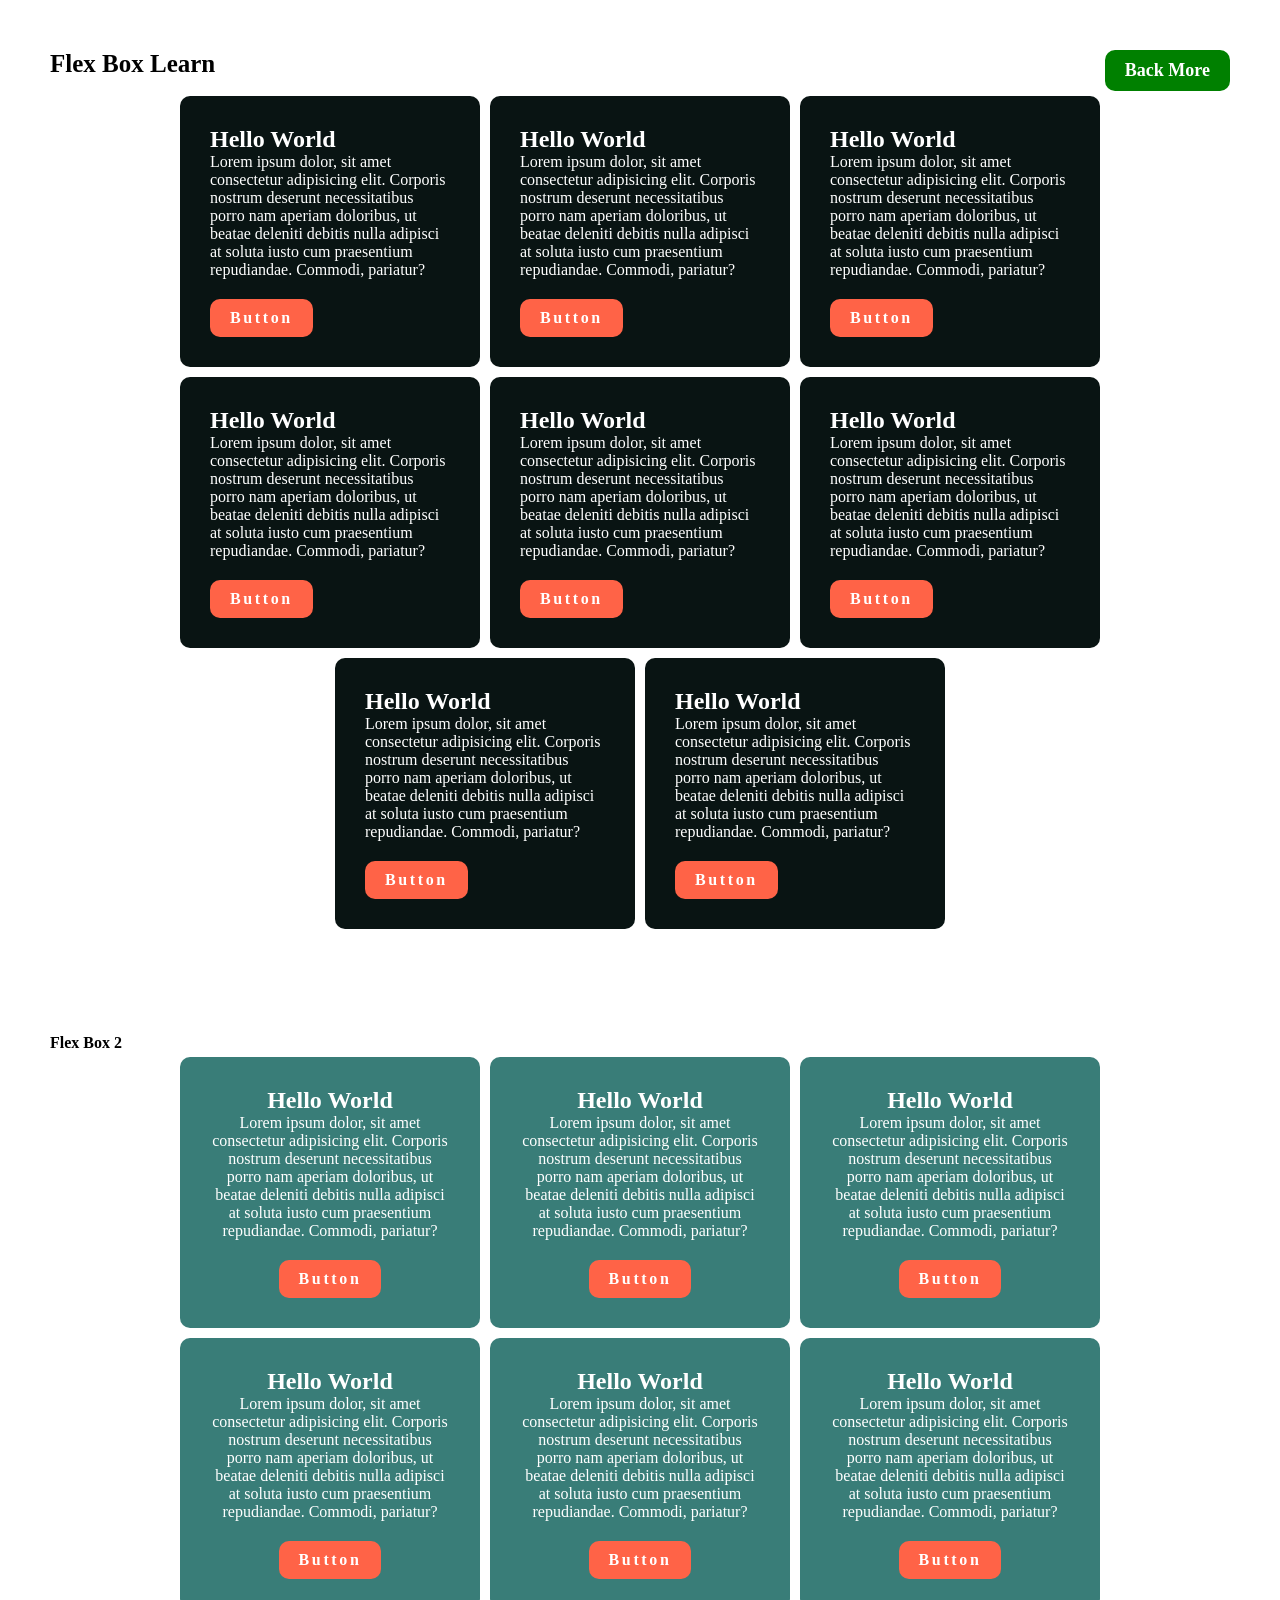
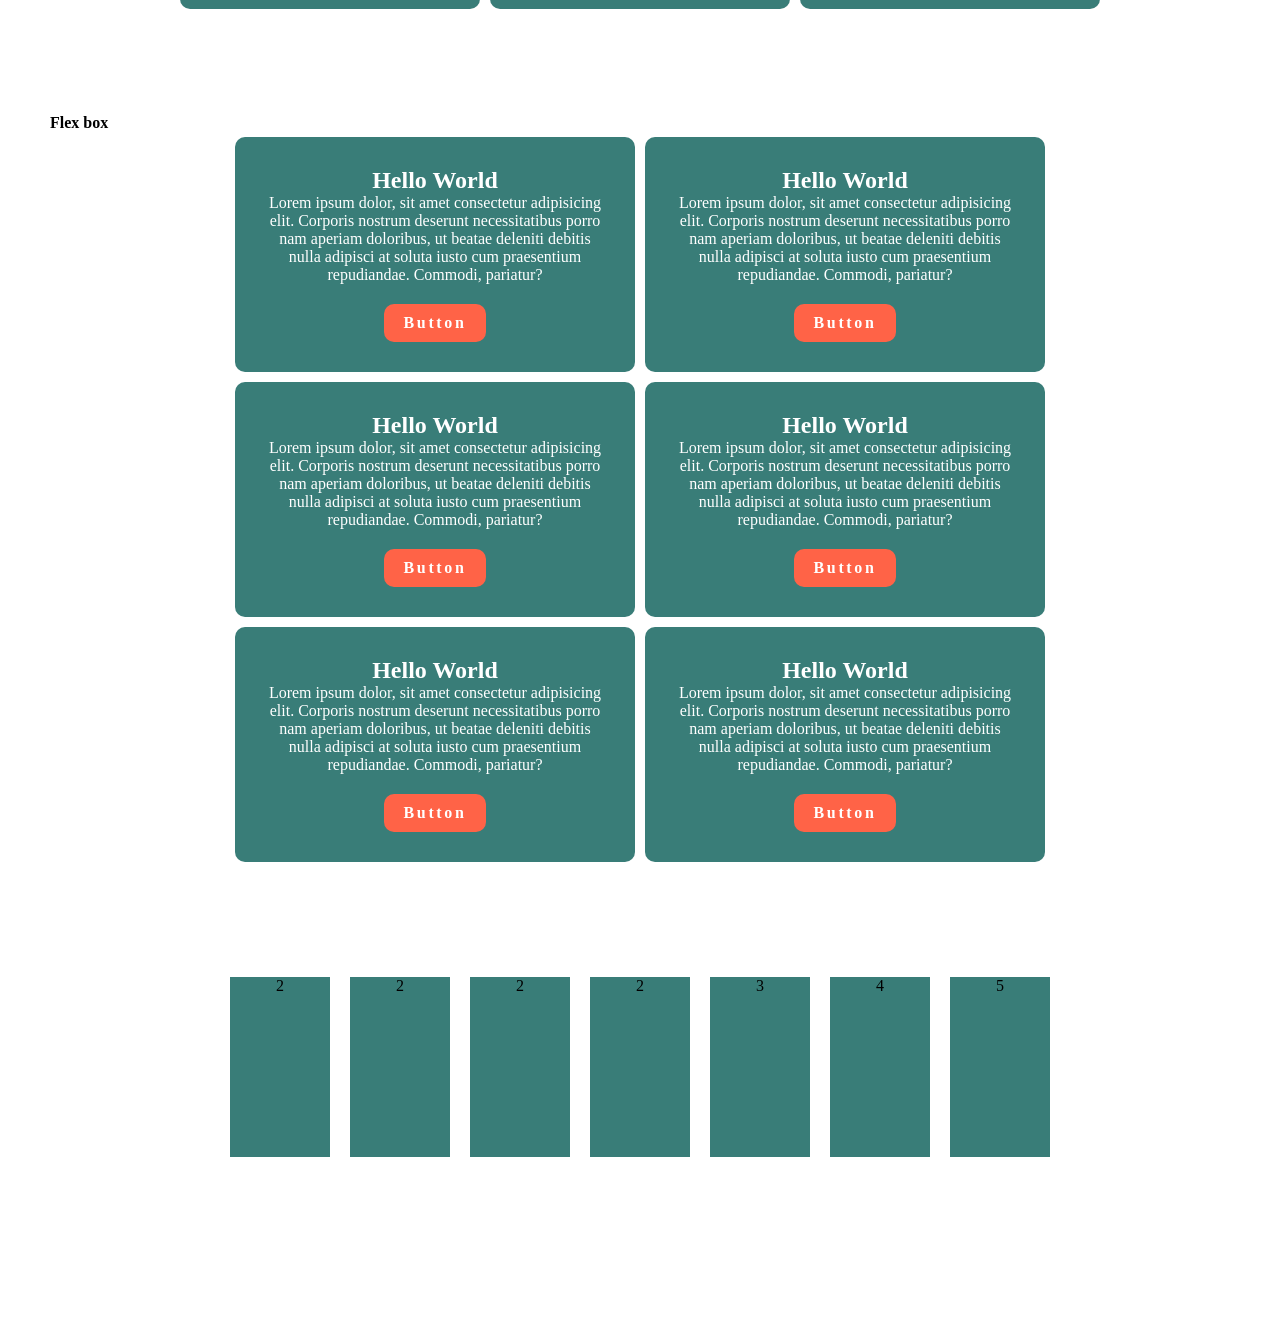
==== partice.html @ 8a54a4ed "added new file" ====
<!DOCTYPE html>
<html lang="en">
<head>
    <meta charset="UTF-8">
    <meta name="viewport" content="width=device-width, initial-scale=1.0">
    <title>Flex box Partice</title>
    <link rel="stylesheet" href="partice.css">
</head>
<body>
    <section>
        <div class="top">
            <strong>Flex Box Learn</strong>
            <a href="index.html" class="button">Back More</a>

        </div>
        <div class="continer">
            <div>
                <h2>Hello World</h2>
                <p>Lorem ipsum dolor, sit amet consectetur adipisicing elit. Corporis nostrum deserunt necessitatibus porro nam aperiam doloribus, ut beatae deleniti debitis nulla adipisci at soluta iusto cum praesentium repudiandae. Commodi, pariatur?</p>
                <a href="" class="btn">Button</a>
            </div>
            <div>
                <h2>Hello World</h2>
                <p>Lorem ipsum dolor, sit amet consectetur adipisicing elit. Corporis nostrum deserunt necessitatibus porro nam aperiam doloribus, ut beatae deleniti debitis nulla adipisci at soluta iusto cum praesentium repudiandae. Commodi, pariatur?</p>
                <a href="" class="btn">Button</a>
            </div>
            <div>
                <h2>Hello World</h2>
                <p>Lorem ipsum dolor, sit amet consectetur adipisicing elit. Corporis nostrum deserunt necessitatibus porro nam aperiam doloribus, ut beatae deleniti debitis nulla adipisci at soluta iusto cum praesentium repudiandae. Commodi, pariatur?</p>
                <a href="" class="btn">Button</a>
            </div>
            <div>
                <h2>Hello World</h2>
                <p>Lorem ipsum dolor, sit amet consectetur adipisicing elit. Corporis nostrum deserunt necessitatibus porro nam aperiam doloribus, ut beatae deleniti debitis nulla adipisci at soluta iusto cum praesentium repudiandae. Commodi, pariatur?</p>
                <a href="" class="btn">Button</a>
            </div>
            <div>
                <h2>Hello World</h2>
                <p>Lorem ipsum dolor, sit amet consectetur adipisicing elit. Corporis nostrum deserunt necessitatibus porro nam aperiam doloribus, ut beatae deleniti debitis nulla adipisci at soluta iusto cum praesentium repudiandae. Commodi, pariatur?</p>
                <a href="" class="btn">Button</a>
            </div>
            <div>
                <h2>Hello World</h2>
                <p>Lorem ipsum dolor, sit amet consectetur adipisicing elit. Corporis nostrum deserunt necessitatibus porro nam aperiam doloribus, ut beatae deleniti debitis nulla adipisci at soluta iusto cum praesentium repudiandae. Commodi, pariatur?</p>
                <a href="" class="btn">Button</a>
            </div>
            <div>
                <h2>Hello World</h2>
                <p>Lorem ipsum dolor, sit amet consectetur adipisicing elit. Corporis nostrum deserunt necessitatibus porro nam aperiam doloribus, ut beatae deleniti debitis nulla adipisci at soluta iusto cum praesentium repudiandae. Commodi, pariatur?</p>
                <a href="" class="btn">Button</a>
            </div>
            <div>
                <h2>Hello World</h2>
                <p>Lorem ipsum dolor, sit amet consectetur adipisicing elit. Corporis nostrum deserunt necessitatibus porro nam aperiam doloribus, ut beatae deleniti debitis nulla adipisci at soluta iusto cum praesentium repudiandae. Commodi, pariatur?</p>
                <a href="" class="btn">Button</a>
            </div>
        </div>
    </section>
    <section>
        <strong>Flex Box 2</strong>
        <div class="continer2">
            <div>
                <h2>Hello World</h2>
                <p>Lorem ipsum dolor, sit amet consectetur adipisicing elit. Corporis nostrum deserunt necessitatibus porro nam aperiam doloribus, ut beatae deleniti debitis nulla adipisci at soluta iusto cum praesentium repudiandae. Commodi, pariatur?</p>
                <a href="" class="btn">Button</a>
            </div>
            <div>
                 <h2>Hello World</h2>
                <p>Lorem ipsum dolor, sit amet consectetur adipisicing elit. Corporis nostrum deserunt necessitatibus porro nam aperiam doloribus, ut beatae deleniti debitis nulla adipisci at soluta iusto cum praesentium repudiandae. Commodi, pariatur?</p>
                <a href="" class="btn">Button</a>
            </div>
            <div>
                 <h2>Hello World</h2>
                <p>Lorem ipsum dolor, sit amet consectetur adipisicing elit. Corporis nostrum deserunt necessitatibus porro nam aperiam doloribus, ut beatae deleniti debitis nulla adipisci at soluta iusto cum praesentium repudiandae. Commodi, pariatur?</p>
                <a href="" class="btn">Button</a>
            </div>
            <div>
                 <h2>Hello World</h2>
                <p>Lorem ipsum dolor, sit amet consectetur adipisicing elit. Corporis nostrum deserunt necessitatibus porro nam aperiam doloribus, ut beatae deleniti debitis nulla adipisci at soluta iusto cum praesentium repudiandae. Commodi, pariatur?</p>
                <a href="" class="btn">Button</a>
            </div>
            <div>
                 <h2>Hello World</h2>
                <p>Lorem ipsum dolor, sit amet consectetur adipisicing elit. Corporis nostrum deserunt necessitatibus porro nam aperiam doloribus, ut beatae deleniti debitis nulla adipisci at soluta iusto cum praesentium repudiandae. Commodi, pariatur?</p>
                <a href="" class="btn">Button</a>
            </div>
            <div>
                 <h2>Hello World</h2>
                <p>Lorem ipsum dolor, sit amet consectetur adipisicing elit. Corporis nostrum deserunt necessitatibus porro nam aperiam doloribus, ut beatae deleniti debitis nulla adipisci at soluta iusto cum praesentium repudiandae. Commodi, pariatur?</p>
                <a href="" class="btn">Button</a>
            </div>
        </div>
    </section> 
    <section>
        <strong>Flex box</strong>
        <div class="continer3">
            <div class="test">
                <h2>Hello World</h2>
                <p>Lorem ipsum dolor, sit amet consectetur adipisicing elit. Corporis nostrum deserunt necessitatibus porro nam aperiam doloribus, ut beatae deleniti debitis nulla adipisci at soluta iusto cum praesentium repudiandae. Commodi, pariatur?</p>
                <a href="" class="btn">Button</a>
            </div>
            <div class="test">
                <h2>Hello World</h2>
                <p>Lorem ipsum dolor, sit amet consectetur adipisicing elit. Corporis nostrum deserunt necessitatibus porro nam aperiam doloribus, ut beatae deleniti debitis nulla adipisci at soluta iusto cum praesentium repudiandae. Commodi, pariatur?</p>
                <a href="" class="btn">Button</a>
            </div>
            <div class="test">
                <h2>Hello World</h2>
                <p>Lorem ipsum dolor, sit amet consectetur adipisicing elit. Corporis nostrum deserunt necessitatibus porro nam aperiam doloribus, ut beatae deleniti debitis nulla adipisci at soluta iusto cum praesentium repudiandae. Commodi, pariatur?</p>
                <a href="" class="btn">Button</a>
            </div>
            <div class="test">
                <h2>Hello World</h2>
                <p>Lorem ipsum dolor, sit amet consectetur adipisicing elit. Corporis nostrum deserunt necessitatibus porro nam aperiam doloribus, ut beatae deleniti debitis nulla adipisci at soluta iusto cum praesentium repudiandae. Commodi, pariatur?</p>
                <a href="" class="btn">Button</a>
            </div>
            <div class="test">
                <h2>Hello World</h2>
                <p>Lorem ipsum dolor, sit amet consectetur adipisicing elit. Corporis nostrum deserunt necessitatibus porro nam aperiam doloribus, ut beatae deleniti debitis nulla adipisci at soluta iusto cum praesentium repudiandae. Commodi, pariatur?</p>
                <a href="" class="btn">Button</a>
            </div>
            <div class="test">
                <h2>Hello World</h2>
                <p>Lorem ipsum dolor, sit amet consectetur adipisicing elit. Corporis nostrum deserunt necessitatibus porro nam aperiam doloribus, ut beatae deleniti debitis nulla adipisci at soluta iusto cum praesentium repudiandae. Commodi, pariatur?</p>
                <a href="" class="btn">Button</a>
            </div>
        </div>
    </section>
    <section>
        <div class="continer4">
            
            <div>2</div>
            <div>2</div>
            <div>2</div>
            <div>2</div>
            <div>3</div>
            <div>4</div>
            <div>5</div>
        </div>
    </section>
    <section>
        
    </section>
    
</body>
</html>
---- partice.css ----
*{
    margin: 0;
    padding: 0;
    box-sizing: border-box;
}
section{
    width: 100%;
    padding: 50px 50px;
      
}
.top strong{
    font-size: 25px;


}
.top{
    display: flex;
    justify-content: space-between;
}
.top .button{
    background: green;
    text-decoration: none;
    font-size: 18px;
    padding: 10px 20px;
    border-radius: 10px;
    font-weight: 600;
    color: white;
    
}

.continer div{
    width: 300px;
    padding: 30px;
    background: #091413;
    color: white;
    margin: 5px;
    border-radius: 10px;


}
.btn{
    text-decoration: none;
    color: white;
    padding: 10px 20px;
    display: inline-block;
    margin-top: 20px;
    background: tomato;
    font-size: medium;
    font-weight: 600;
    letter-spacing: 
    .25cap;
    border-radius: 10px;

}
.btn:hover{
    background: rgb(141, 49, 33);   

}
.continer, .continer2 {
    display: flex;
    flex-wrap: wrap;
    justify-content: center;

}
.continer2 div{
    width: 300px;
    padding: 30px;
    background: #397d78;
    color: white;
    margin: 5px;
    border-radius: 10px;
    text-align: center;


}
.continer2{
    flex-wrap: wrap;
}

    

.continer3 div{
    background: green;
    max-width: 400px;
    min-width: 300px;
    padding: 30px;
    background: #397d78;
    color: white;
    margin: 5px;
    border-radius: 10px;
    text-align: center;
}
.continer3{
    display: flex;
    justify-content: center;
    flex-wrap: wrap;

}

.continer4 div{
    background: #397d78;
    margin: 10px;
    text-align: center;
    width: auto;
    width: 100px;
}
.continer4 {
    display: flex;
    align-items: stretch;
    height: 200px;
    flex-wrap: wrap;
    justify-content: center;
    
}
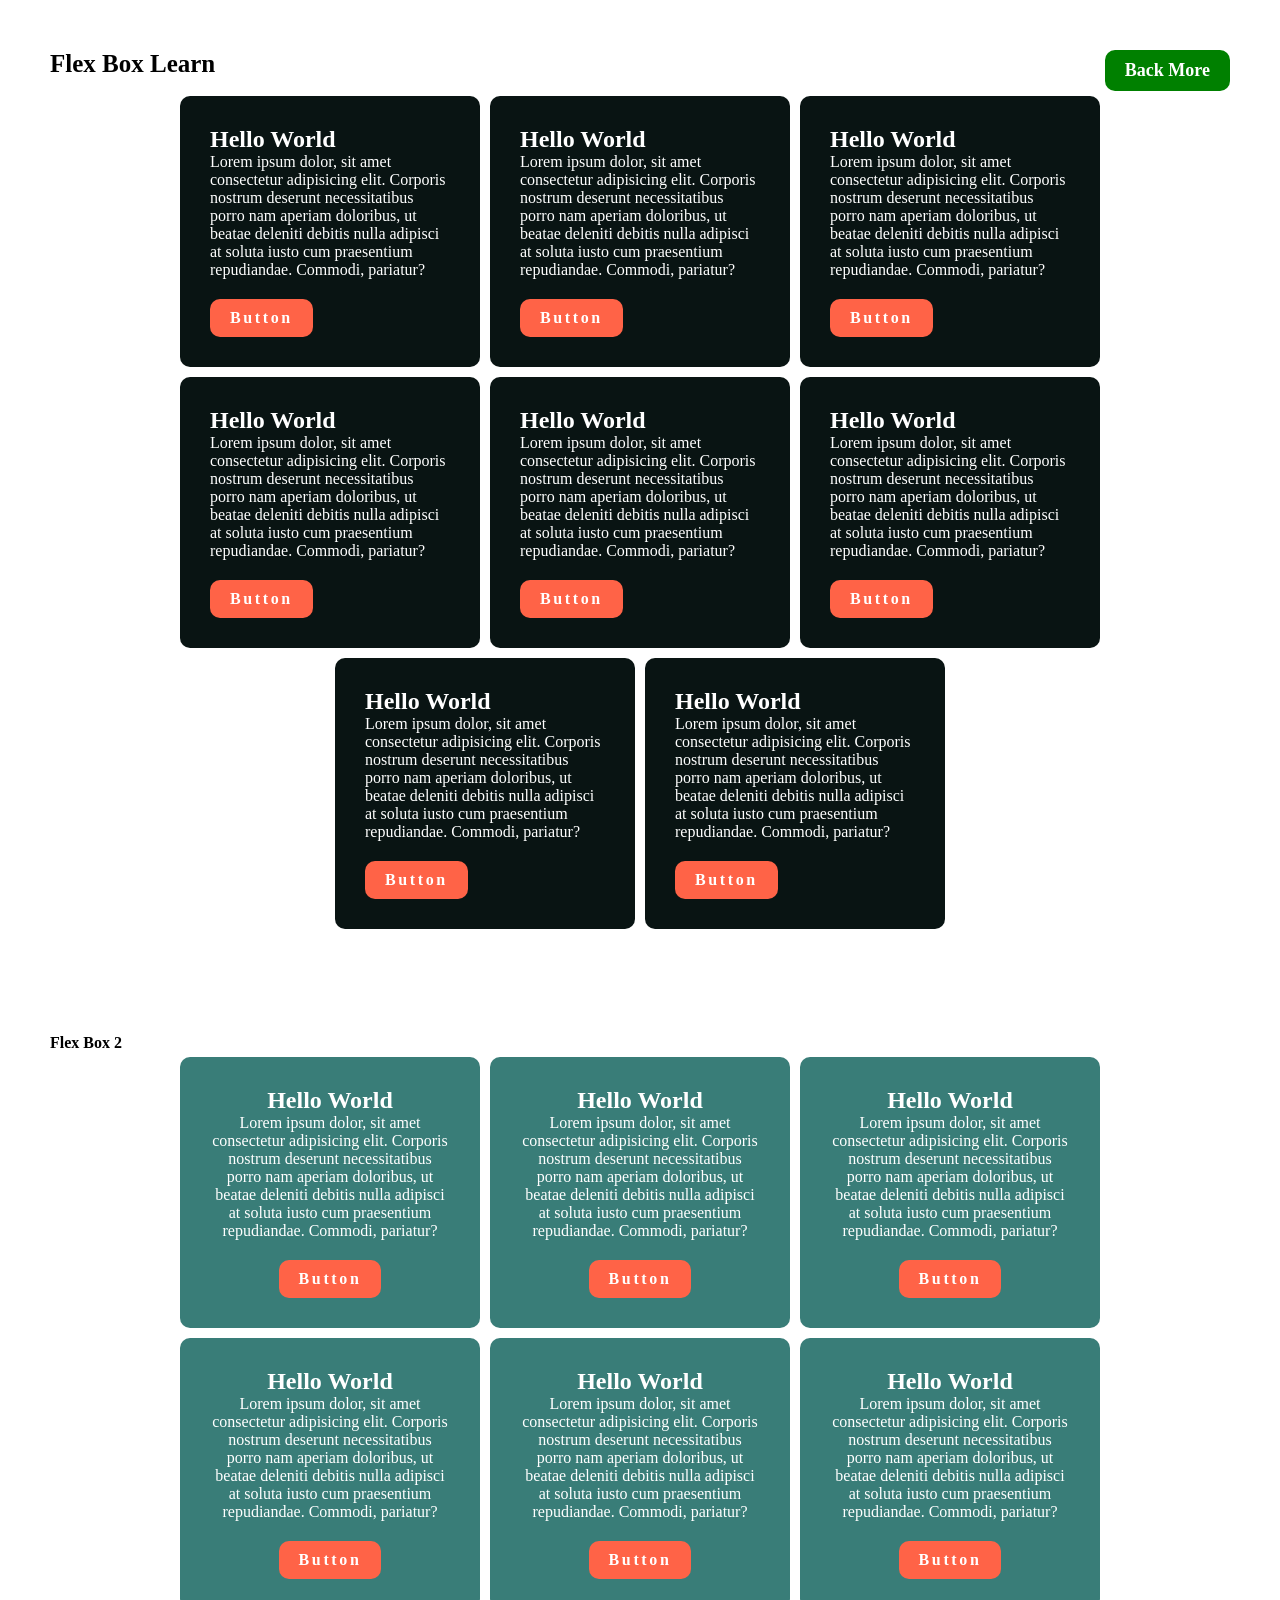
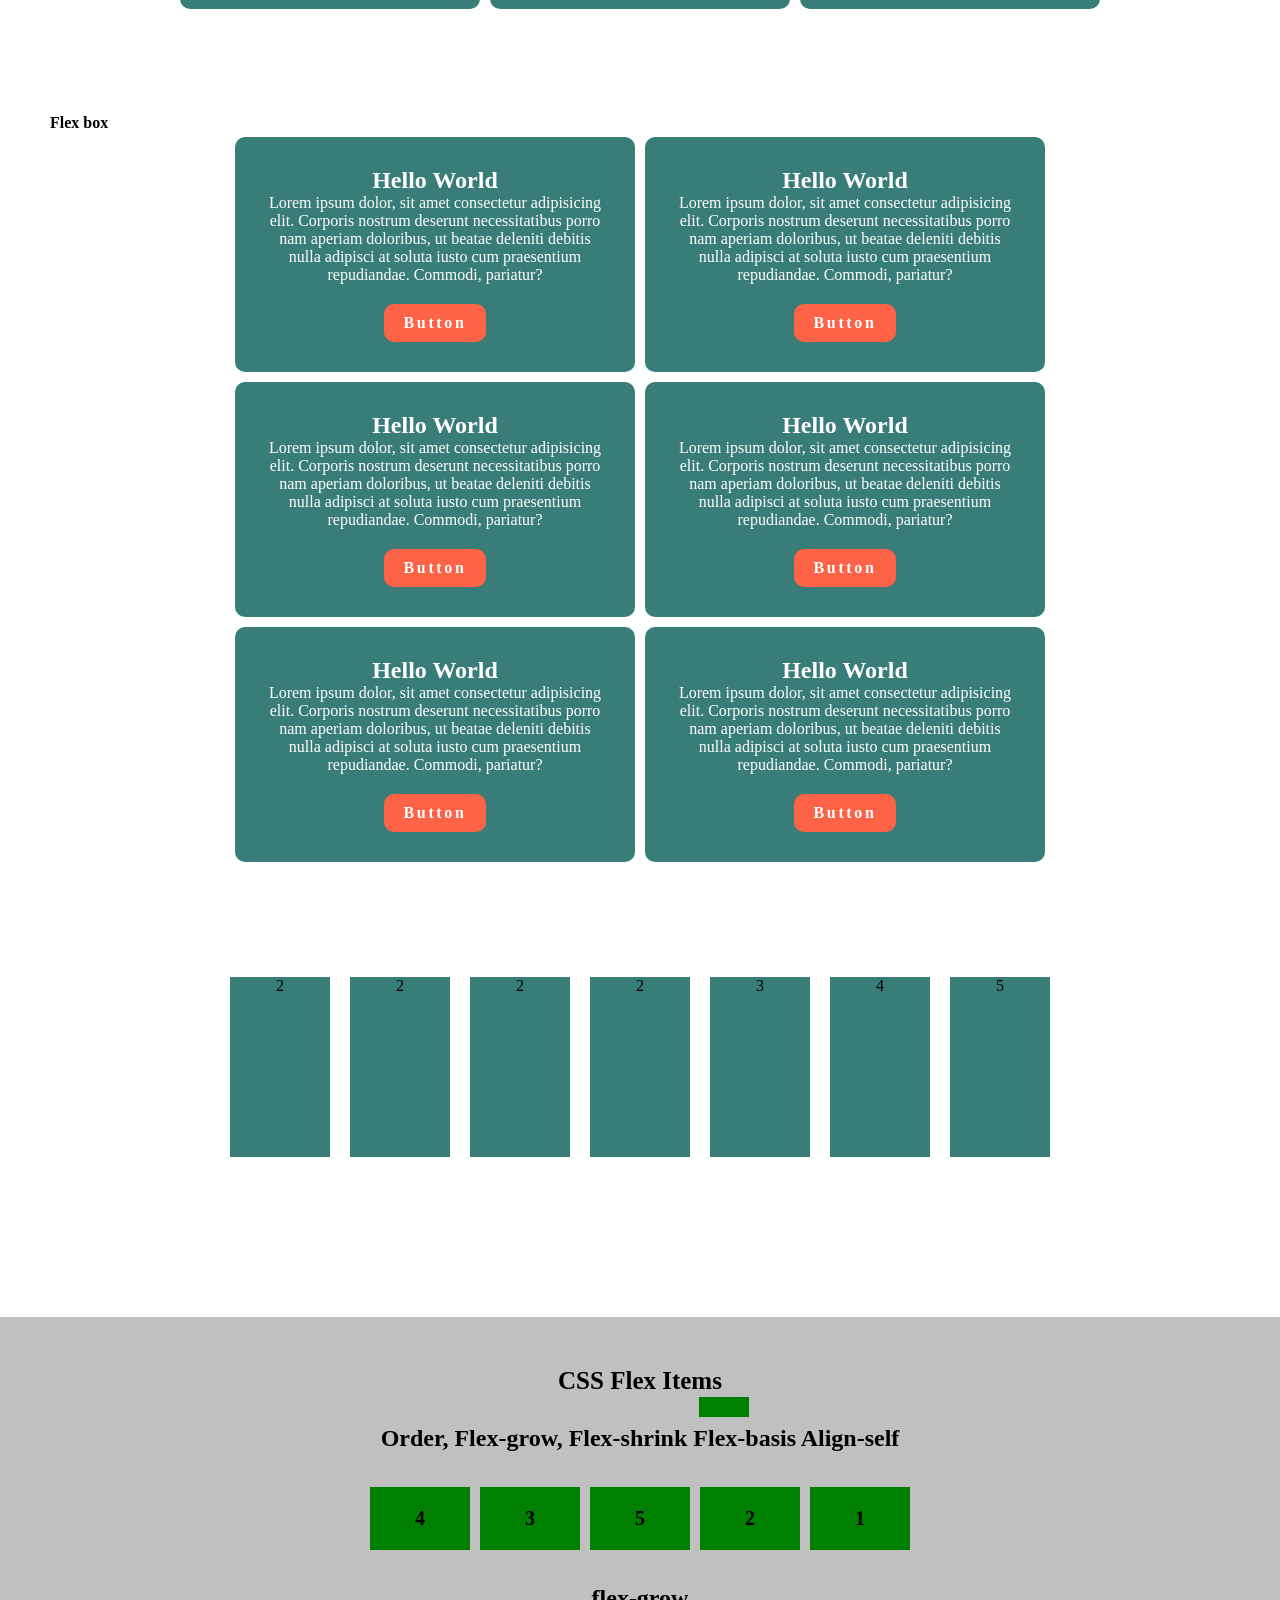
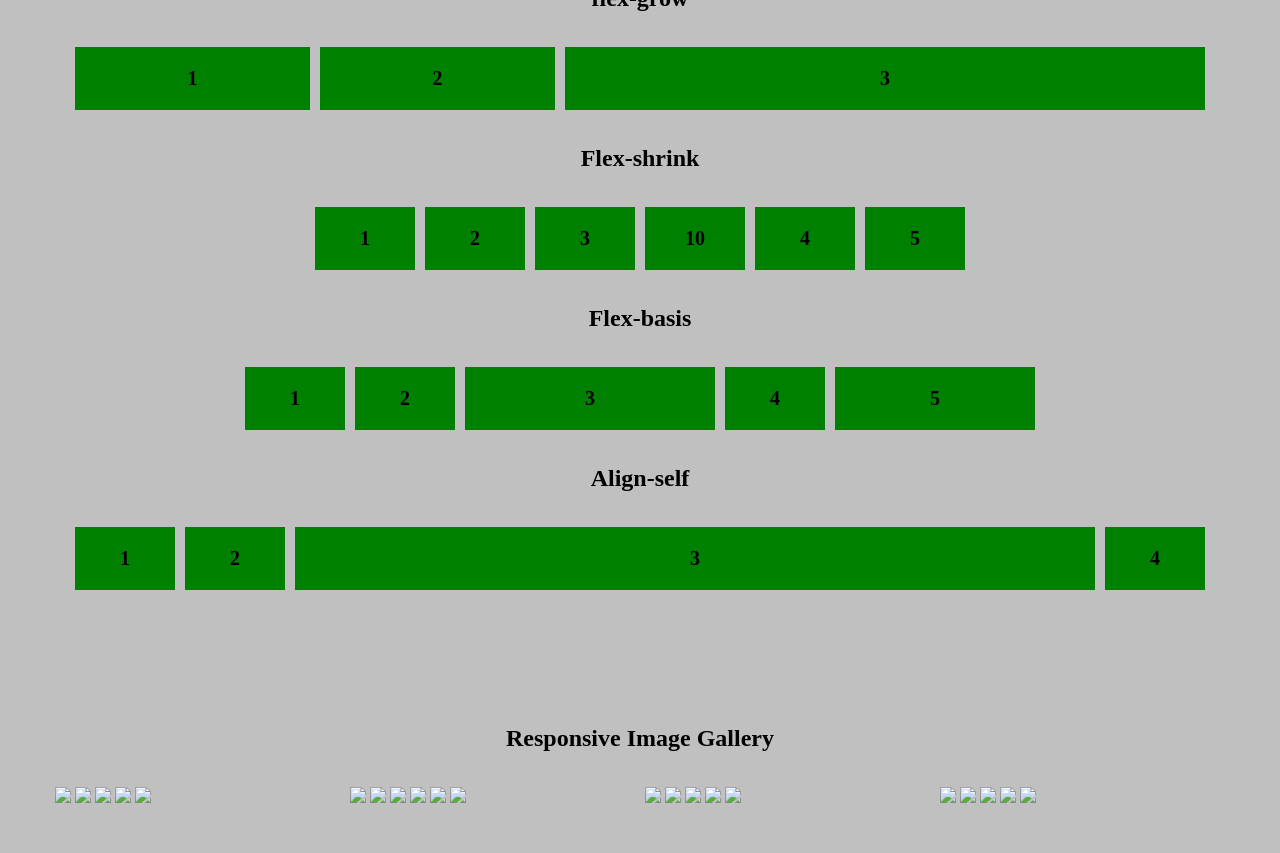
==== commit 4a3e35fb: "updat website" ====
--- a/partice.html
+++ b/partice.html
@@ -141,6 +141,86 @@
     <section>
         
     </section>
+    <section class="items">
+        <strong>CSS Flex Items</strong>
+        <h2>Order, Flex-grow, Flex-shrink Flex-basis Align-self</h2>
+        <div class="items-continer">
+            <div style="order: 5">1</div>
+            <div style="order: 4;">2</div>
+            <div style="order: 2">3</div>
+            <div style="order: 1;">4</div>
+            <div style="order: 3">5</div>
+        </div>
+
+        <h2>flex-grow</h2>
+        <div class="items-continer">
+            <div style="flex-grow: 1">1</div>
+            <div style="flex-grow: 1">2</div>
+            <div style="flex-grow: 4">3</div>
+        </div>
+        <h2>Flex-shrink</h2>
+        <div class="items-continer">
+                <div>1</div>
+                <div>2</div>
+                <div style="flex-shrink: 1">3</div>
+                <div style="flex-shrink: 3">10</div>
+                <div>4</div>
+                <div>5</div>
+        </div>
+        <h2>Flex-basis</h2>
+        <div class="items-continer">
+            <div>1</div>
+            <div>2</div>
+            <div style="flex-basis: 250px">3</div>
+            <div>4</div>
+            <div style="flex-basis: 200px;">5</div>
+        </div>
+
+        <h2>Align-self</h2>
+        <div class="items-continer">
+            <div>1</div>
+            <div>2</div>
+            <div style="flex: 1 0 150px">3</div>
+            <div>4</div>
+
+        </div>
+
+
+    </section>
+    <section class="items responsive">
+        <h2>Responsive Image Gallery</h2>
+        <div class="flex-continer">
+            <div class="claum">
+                <img src="https://images.pexels.com/photos/6729088/pexels-photo-6729088.jpeg" style="width:100%">
+                <img src="https://images.pexels.com/photos/36915108/pexels-photo-36915108.jpeg" style="width:100%">
+                <img src="https://images.pexels.com/photos/36640352/pexels-photo-36640352.jpeg" style="width:100%">
+                <img src="https://images.pexels.com/photos/34677435/pexels-photo-34677435.jpeg" style="width:100%">
+                <img src="https://images.pexels.com/photos/35134884/pexels-photo-35134884.jpeg" style="width:100%">
+            </div>
+            <div class="claum">
+                <img src="https://images.pexels.com/photos/36702867/pexels-photo-36702867.jpeg" style="width:100%">
+                <img src="https://images.pexels.com/photos/11135290/pexels-photo-11135290.jpeg" style="width:100%">
+                <img src="https://images.pexels.com/photos/33081168/pexels-photo-33081168.jpeg" style="width:100%">
+                <img src="https://images.pexels.com/photos/15406264/pexels-photo-15406264.jpeg" style="width:100%">
+                <img src="https://images.pexels.com/photos/13650955/pexels-photo-13650955.jpeg" style="width:100%">
+                <img src="https://images.pexels.com/photos/35620050/pexels-photo-35620050.jpeg" style="width:100%">
+            </div>
+            <div class="claum">
+                <img src="https://images.pexels.com/photos/6729088/pexels-photo-6729088.jpeg" style="width:100%">
+                <img src="https://images.pexels.com/photos/36915108/pexels-photo-36915108.jpeg" style="width:100%">
+                <img src="https://images.pexels.com/photos/36640352/pexels-photo-36640352.jpeg" style="width:100%">
+                <img src="https://images.pexels.com/photos/34677435/pexels-photo-34677435.jpeg" style="width:100%">
+                <img src="https://images.pexels.com/photos/35134884/pexels-photo-35134884.jpeg" style="width:100%">
+            </div>
+            <div class="claum">
+                <img src="https://images.pexels.com/photos/18478135/pexels-photo-18478135.jpeg" style="width:100%">
+                <img src="https://images.pexels.com/photos/36874112/pexels-photo-36874112.jpeg" style="width:100%">
+                <img src="https://images.pexels.com/photos/13470421/pexels-photo-13470421.jpeg" style="width:100%">
+                <img src="https://images.pexels.com/photos/33314835/pexels-photo-33314835.jpeg" style="width:100%">
+                <img src="https://images.pexels.com/photos/24991327/pexels-photo-24991327.jpeg" style="width:100%">
+            </div>
+        </div>
+    </section>
     
 </body>
 </html>
--- a/partice.css
+++ b/partice.css
@@ -111,4 +111,86 @@
     flex-wrap: wrap;
     justify-content: center;
     
+}
+
+/* css flex items */
+.items{
+    background: rgb(192, 192, 192);
+    
+}
+.items strong{
+    text-align: center;
+    font-size: 25px;
+    display: block;
+    margin: 0 auto;
+    position: relative;
+    margin-bottom: 30px;
+
+}
+.items strong::after{
+    content: '';
+    width: 50px;
+    height: 20px;
+    background: green;
+    position: absolute;
+    top: 30px;
+    left: 55%;
+
+}
+.items h2{
+    text-align: center;
+
+}
+.items-continer div{
+    background: green;
+    width: 100px;
+    margin: 5px;
+    text-align: center;
+    padding: 20px ;
+    font-size: 20px;
+    font-weight: bolder;
+
+}
+.items-continer{
+    padding: 30px 20px;
+    display: flex;
+    justify-content: center;
+
+
+}
+.responsive h2{
+    padding-bottom: 30px;
+}
+
+.flex-continer{
+    display: flex;
+    flex-wrap: wrap;
+
+}
+.claum{
+    flex: 25%;
+    padding: 0 5px;
+
+}
+.claum img{
+    margin-top: 5px;
+    vertical-align: middle;
+
+
+}
+@media screen and (max-width: 800px) {
+    .claum{
+        flex: 50%;
+        max-width: 50%;
+
+    }
+    
+}
+@media screen and (max-width: 600px) {
+    .claum{
+        flex: 100%;
+        max-width: 100%;
+
+    }
+    
 }
